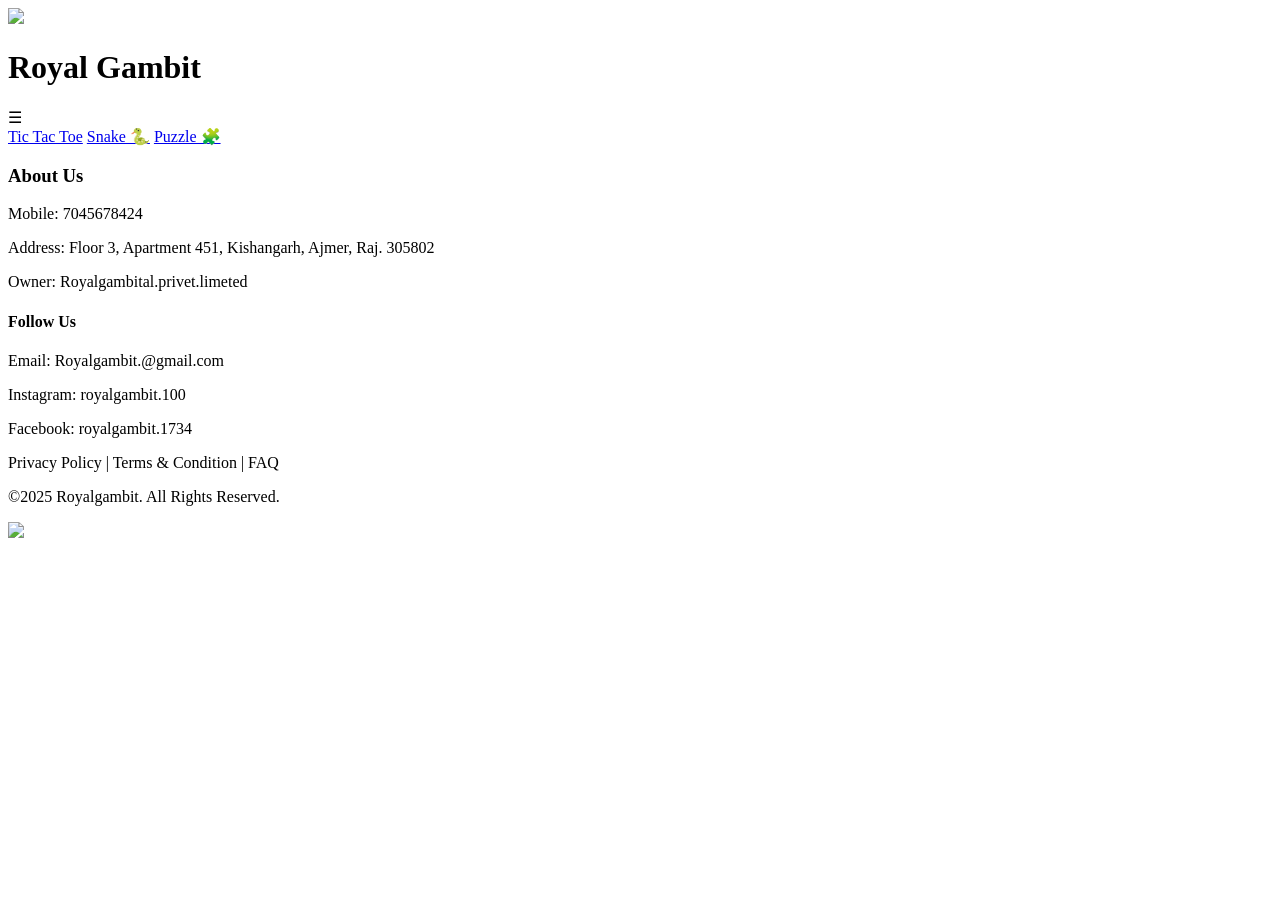
==== index.html @ 522229ea "index.html" ====
<!DOCTYPE html>
<html lang="en">
<head>
<meta charset="UTF-8">
<meta name="viewport" content="width=device-width, initial-scale=1.0">
<title>Royal Gambit</title>
<link rel="stylesheet" href="css/style.css">
</head>
<body>

<header>
  <div class="logo-container">
    <img src="assets/logo.png" class="logo" id="logo">
    <h1>Royal Gambit</h1>
  </div>

  <div class="menu">&#9776;</div>
</header>

<div class="games">
  <a href="tic.html" class="card">Tic Tac Toe</a>
  <a href="snake.html" class="card">Snake 🐍</a>
  <a href="puzzle.html" class="card">Puzzle 🧩</a>
</div>

<footer>
  <h3>About Us</h3>
  <p>Mobile: 7045678424</p>
  <p>Address: Floor 3, Apartment 451, Kishangarh, Ajmer, Raj. 305802</p>
  <p>Owner: Royalgambital.privet.limeted</p>

  <h4>Follow Us</h4>
  <p>Email: Royalgambit.@gmail.com</p>
  <p>Instagram: royalgambit.100</p>
  <p>Facebook: royalgambit.1734</p>

  <p class="policy">
    Privacy Policy | Terms & Condition | FAQ
  </p>
  <p>©2025 Royalgambit. All Rights Reserved.</p>
</footer>

<div class="popup" id="popup">
  <img src="assets/logo.png">
</div>

<script src="js/main.js"></script>
</body>
</html>
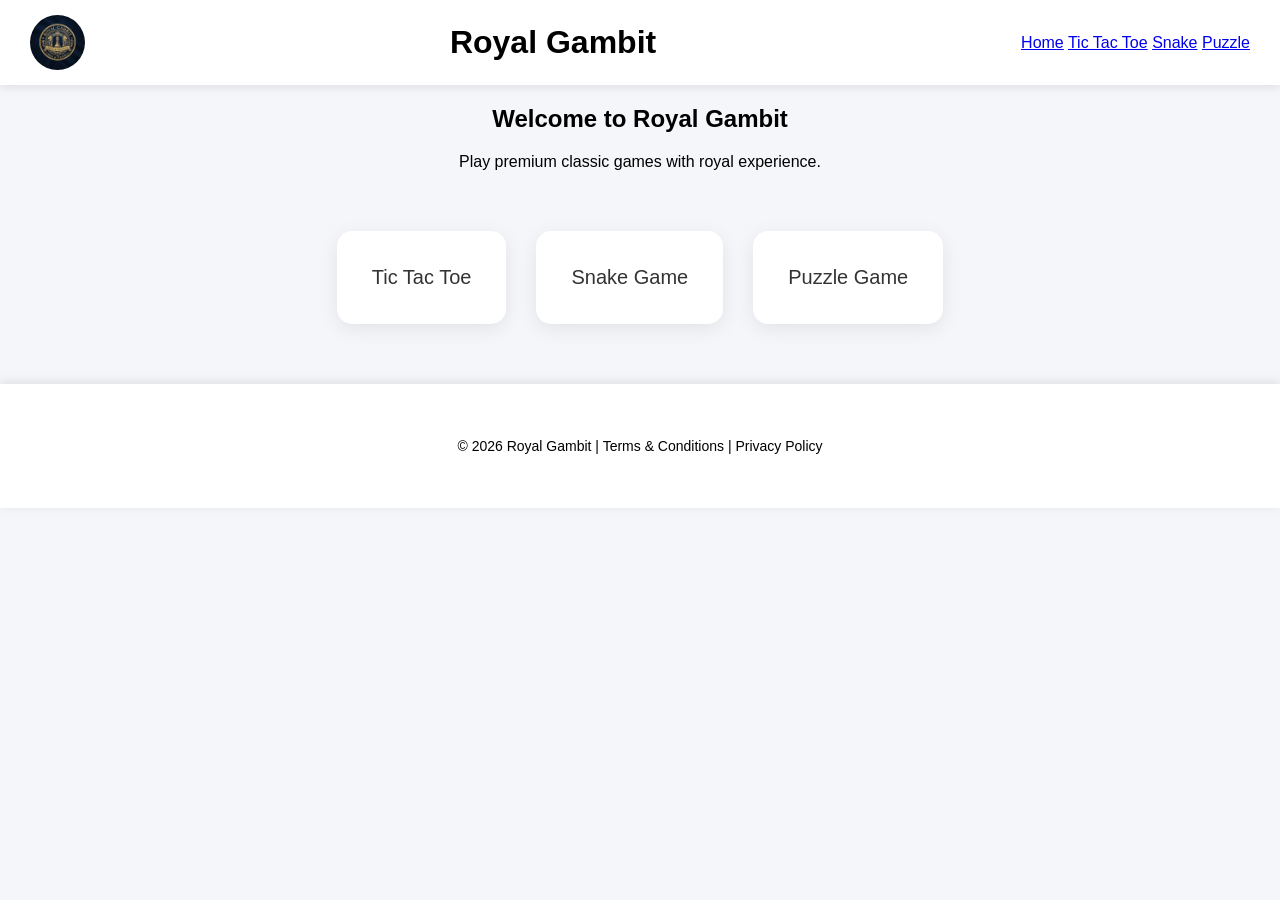
==== commit 1bf10b19: "index.html" ====
--- a/index.html
+++ b/index.html
@@ -1,47 +1,39 @@
 <!DOCTYPE html>
-<html lang="en">
+<html>
 <head>
-<meta charset="UTF-8">
-<meta name="viewport" content="width=device-width, initial-scale=1.0">
 <title>Royal Gambit</title>
 <link rel="stylesheet" href="css/style.css">
 </head>
 <body>
 
 <header>
-  <div class="logo-container">
-    <img src="assets/logo.png" class="logo" id="logo">
-    <h1>Royal Gambit</h1>
-  </div>
-
-  <div class="menu">&#9776;</div>
+<img src="assets/logo.png" class="logo" id="logo">
+<h1>Royal Gambit</h1>
+<nav>
+<a href="index.html">Home</a>
+<a href="tic.html">Tic Tac Toe</a>
+<a href="snake.html">Snake</a>
+<a href="puzzle.html">Puzzle</a>
+</nav>
 </header>
 
-<div class="games">
-  <a href="tic.html" class="card">Tic Tac Toe</a>
-  <a href="snake.html" class="card">Snake 🐍</a>
-  <a href="puzzle.html" class="card">Puzzle 🧩</a>
-</div>
+<section class="hero">
+<h2>Welcome to Royal Gambit</h2>
+<p>Play premium classic games with royal experience.</p>
+</section>
+
+<section class="games">
+<a href="tic.html" class="card">Tic Tac Toe</a>
+<a href="snake.html" class="card">Snake Game</a>
+<a href="puzzle.html" class="card">Puzzle Game</a>
+</section>
 
 <footer>
-  <h3>About Us</h3>
-  <p>Mobile: 7045678424</p>
-  <p>Address: Floor 3, Apartment 451, Kishangarh, Ajmer, Raj. 305802</p>
-  <p>Owner: Royalgambital.privet.limeted</p>
-
-  <h4>Follow Us</h4>
-  <p>Email: Royalgambit.@gmail.com</p>
-  <p>Instagram: royalgambit.100</p>
-  <p>Facebook: royalgambit.1734</p>
-
-  <p class="policy">
-    Privacy Policy | Terms & Condition | FAQ
-  </p>
-  <p>©2025 Royalgambit. All Rights Reserved.</p>
+<p>© 2026 Royal Gambit | Terms & Conditions | Privacy Policy</p>
 </footer>
 
 <div class="popup" id="popup">
-  <img src="assets/logo.png">
+<img src="assets/logo.png">
 </div>
 
 <script src="js/main.js"></script>
--- a/css/style.css
+++ b/css/style.css
@@ -0,0 +1,135 @@
+body{
+margin:0;
+font-family:'Segoe UI',sans-serif;
+background:#f4f6f9;
+text-align:center;
+}
+
+header{
+display:flex;
+justify-content:space-between;
+align-items:center;
+padding:15px 30px;
+background:white;
+box-shadow:0 2px 10px rgba(0,0,0,0.1);
+position:sticky;
+top:0;
+z-index:100;
+}
+
+.logo{
+width:55px;
+border-radius:50%;
+cursor:pointer;
+}
+
+.logo-container{
+display:flex;
+align-items:center;
+gap:15px;
+}
+
+h1{
+margin:0;
+font-weight:600;
+}
+
+.menu{
+font-size:28px;
+cursor:pointer;
+}
+
+.games{
+display:flex;
+justify-content:center;
+gap:30px;
+margin:60px 0;
+flex-wrap:wrap;
+}
+
+.card{
+padding:35px;
+background:white;
+text-decoration:none;
+color:#333;
+border-radius:15px;
+box-shadow:0 5px 20px rgba(0,0,0,0.08);
+font-size:20px;
+transition:0.3s;
+}
+
+.card:hover{
+transform:translateY(-10px);
+}
+
+footer{
+background:#fff;
+padding:40px;
+margin-top:60px;
+box-shadow:0 -2px 10px rgba(0,0,0,0.1);
+font-size:14px;
+}
+
+.popup{
+position:fixed;
+inset:0;
+display:none;
+justify-content:center;
+align-items:center;
+backdrop-filter:blur(12px);
+z-index:999;
+}
+
+.popup img{
+width:300px;
+}
+
+.game-header{
+display:flex;
+justify-content:space-around;
+background:white;
+padding:10px;
+box-shadow:0 2px 8px rgba(0,0,0,0.1);
+}
+
+canvas{
+background:white;
+margin-top:20px;
+border-radius:10px;
+box-shadow:0 4px 15px rgba(0,0,0,0.1);
+}
+
+.win-screen{
+position:fixed;
+inset:0;
+display:none;
+justify-content:center;
+align-items:center;
+flex-direction:column;
+font-size:50px;
+font-weight:bold;
+background:rgba(255,255,255,0.95);
+z-index:1000;
+color:#ff4081;
+}
+
+.confetti{
+position:fixed;
+width:8px;
+height:8px;
+top:-10px;
+animation:fall 3s linear forwards;
+}
+
+@keyframes fall{
+to{
+transform:translateY(100vh) rotate(720deg);
+}
+}
+
+@media(max-width:600px){
+.games{
+flex-direction:column;
+align-items:center;
+}
+}
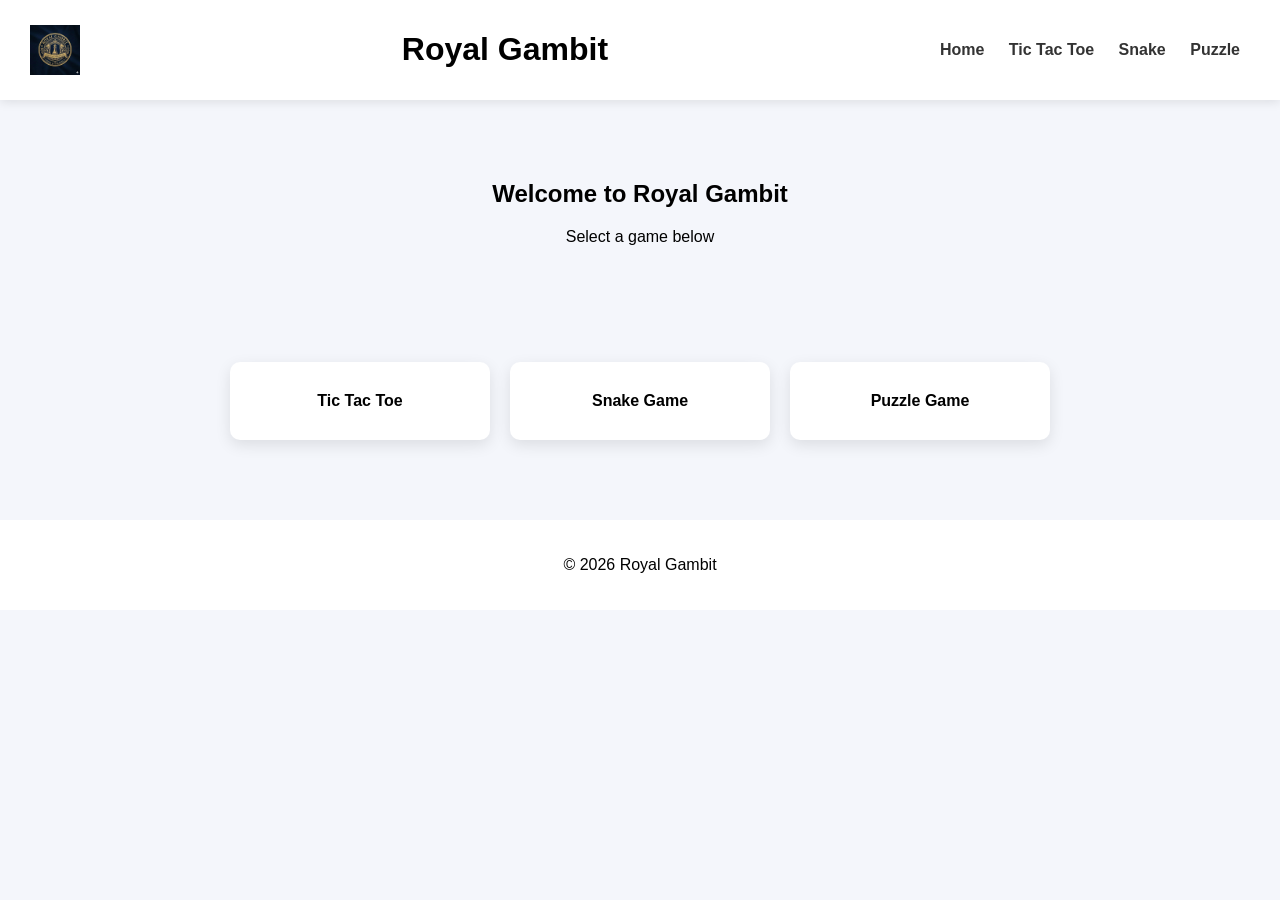
==== commit 30f5bc75: "index.html" ====
--- a/index.html
+++ b/index.html
@@ -19,7 +19,7 @@
 
 <section class="hero">
 <h2>Welcome to Royal Gambit</h2>
-<p>Play premium classic games with royal experience.</p>
+<p>Select a game below</p>
 </section>
 
 <section class="games">
@@ -29,12 +29,8 @@
 </section>
 
 <footer>
-<p>© 2026 Royal Gambit | Terms & Conditions | Privacy Policy</p>
+<p>© 2026 Royal Gambit</p>
 </footer>
-
-<div class="popup" id="popup">
-<img src="assets/logo.png">
-</div>
 
 <script src="js/main.js"></script>
 </body>
--- a/css/style.css
+++ b/css/style.css
@@ -1,7 +1,7 @@
 body{
 margin:0;
-font-family:'Segoe UI',sans-serif;
-background:#f4f6f9;
+font-family:Arial;
+background:#f4f6fb;
 text-align:center;
 }
 
@@ -9,127 +9,84 @@
 display:flex;
 justify-content:space-between;
 align-items:center;
-padding:15px 30px;
+padding:10px 30px;
 background:white;
 box-shadow:0 2px 10px rgba(0,0,0,0.1);
-position:sticky;
-top:0;
-z-index:100;
 }
 
-.logo{
-width:55px;
-border-radius:50%;
-cursor:pointer;
+.logo{height:50px;cursor:pointer;}
+
+nav a{
+margin:0 10px;
+text-decoration:none;
+color:#333;
+font-weight:bold;
 }
 
-.logo-container{
-display:flex;
-align-items:center;
-gap:15px;
-}
-
-h1{
-margin:0;
-font-weight:600;
-}
-
-.menu{
-font-size:28px;
-cursor:pointer;
+.hero{
+padding:60px 20px;
 }
 
 .games{
 display:flex;
 justify-content:center;
-gap:30px;
-margin:60px 0;
+gap:20px;
+padding:40px;
 flex-wrap:wrap;
 }
 
 .card{
-padding:35px;
 background:white;
+padding:30px;
+width:200px;
+border-radius:10px;
+box-shadow:0 5px 15px rgba(0,0,0,0.1);
 text-decoration:none;
-color:#333;
-border-radius:15px;
-box-shadow:0 5px 20px rgba(0,0,0,0.08);
-font-size:20px;
-transition:0.3s;
+color:black;
+font-weight:bold;
 }
 
 .card:hover{
-transform:translateY(-10px);
+transform:scale(1.05);
 }
 
 footer{
-background:#fff;
-padding:40px;
-margin-top:60px;
-box-shadow:0 -2px 10px rgba(0,0,0,0.1);
-font-size:14px;
+background:white;
+padding:20px;
+margin-top:40px;
 }
 
 .popup{
+display:none;
 position:fixed;
-inset:0;
-display:none;
+top:0;
+left:0;
+width:100%;
+height:100%;
+background:rgba(0,0,0,0.6);
 justify-content:center;
 align-items:center;
-backdrop-filter:blur(12px);
-z-index:999;
 }
 
 .popup img{
 width:300px;
+background:white;
+padding:20px;
+border-radius:10px;
 }
 
 .game-header{
 display:flex;
-justify-content:space-around;
-background:white;
-padding:10px;
-box-shadow:0 2px 8px rgba(0,0,0,0.1);
+justify-content:center;
+gap:20px;
+margin-top:20px;
 }
 
-canvas{
-background:white;
-margin-top:20px;
-border-radius:10px;
-box-shadow:0 4px 15px rgba(0,0,0,0.1);
+button{
+padding:8px 15px;
+border:none;
+background:#4c6ef5;
+color:white;
+border-radius:5px;
+cursor:pointer;
 }
-
-.win-screen{
-position:fixed;
-inset:0;
-display:none;
-justify-content:center;
-align-items:center;
-flex-direction:column;
-font-size:50px;
-font-weight:bold;
-background:rgba(255,255,255,0.95);
-z-index:1000;
-color:#ff4081;
-}
-
-.confetti{
-position:fixed;
-width:8px;
-height:8px;
-top:-10px;
-animation:fall 3s linear forwards;
-}
-
-@keyframes fall{
-to{
-transform:translateY(100vh) rotate(720deg);
-}
-}
-
-@media(max-width:600px){
-.games{
-flex-direction:column;
-align-items:center;
-}
-}
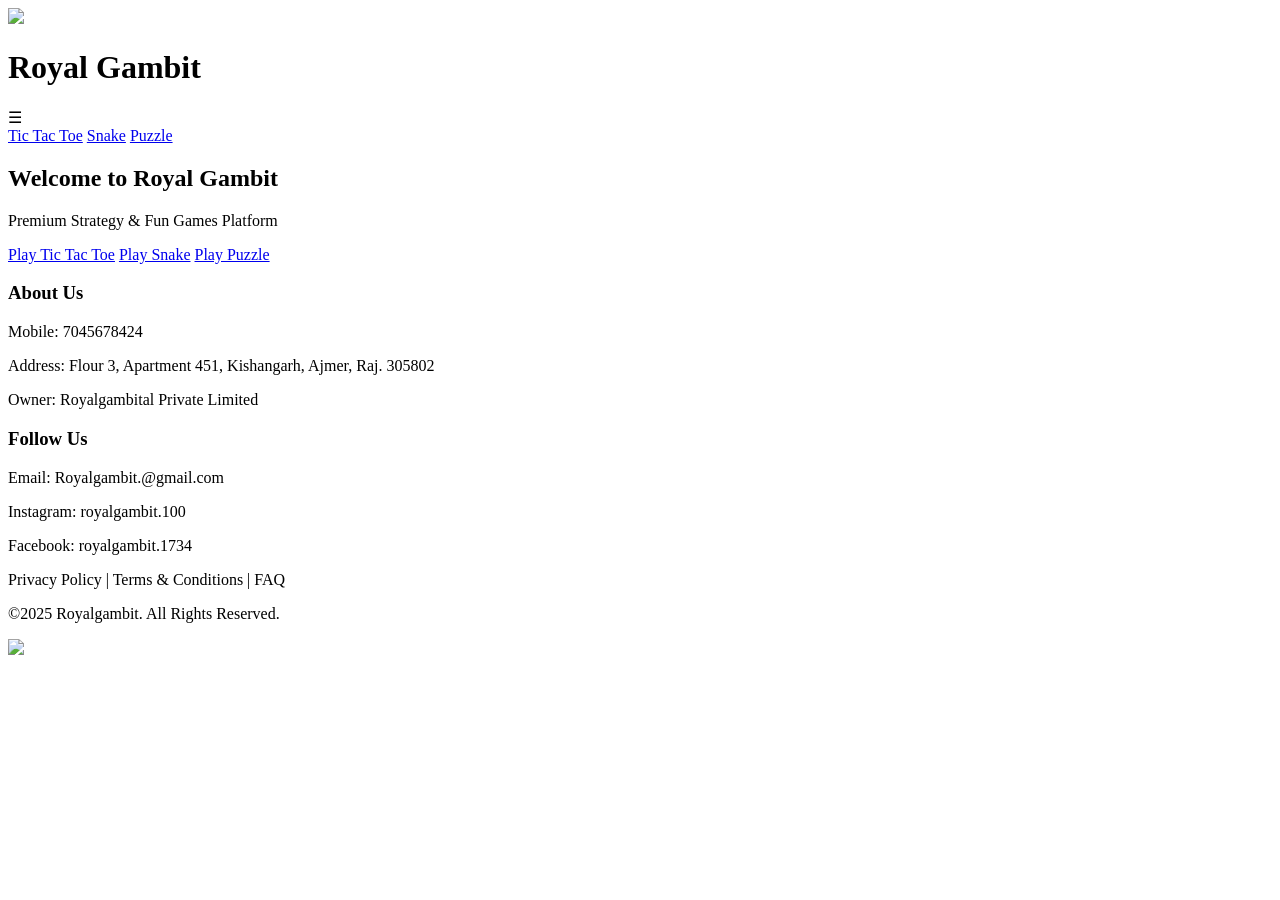
==== commit 1988de22: "index.html" ====
--- a/index.html
+++ b/index.html
@@ -1,37 +1,62 @@
 <!DOCTYPE html>
-<html>
+<html lang="en">
 <head>
+<meta charset="UTF-8">
+<meta name="viewport" content="width=device-width, initial-scale=1.0">
 <title>Royal Gambit</title>
-<link rel="stylesheet" href="css/style.css">
+<link rel="stylesheet" href="style.css">
 </head>
 <body>
 
 <header>
-<img src="assets/logo.png" class="logo" id="logo">
-<h1>Royal Gambit</h1>
-<nav>
-<a href="index.html">Home</a>
-<a href="tic.html">Tic Tac Toe</a>
-<a href="snake.html">Snake</a>
-<a href="puzzle.html">Puzzle</a>
-</nav>
+    <div class="logo-section">
+        <img src="logo.png" id="logo">
+        <h1>Royal Gambit</h1>
+    </div>
+
+    <div class="menu-toggle" onclick="toggleMenu()">☰</div>
 </header>
 
-<section class="hero">
-<h2>Welcome to Royal Gambit</h2>
-<p>Select a game below</p>
-</section>
+<nav id="mobileMenu">
+    <a href="tictactoe.html">Tic Tac Toe</a>
+    <a href="snake.html">Snake</a>
+    <a href="puzzle.html">Puzzle</a>
+</nav>
 
-<section class="games">
-<a href="tic.html" class="card">Tic Tac Toe</a>
-<a href="snake.html" class="card">Snake Game</a>
-<a href="puzzle.html" class="card">Puzzle Game</a>
+<section class="home">
+    <h2>Welcome to Royal Gambit</h2>
+    <p>Premium Strategy & Fun Games Platform</p>
+
+    <div class="game-buttons">
+        <a href="tictactoe.html" class="btn">Play Tic Tac Toe</a>
+        <a href="snake.html" class="btn">Play Snake</a>
+        <a href="puzzle.html" class="btn">Play Puzzle</a>
+    </div>
 </section>
 
 <footer>
-<p>© 2026 Royal Gambit</p>
+<div class="footer-content">
+<h3>About Us</h3>
+<p>Mobile: 7045678424</p>
+<p>Address: Flour 3, Apartment 451, Kishangarh, Ajmer, Raj. 305802</p>
+<p>Owner: Royalgambital Private Limited</p>
+
+<h3>Follow Us</h3>
+<p>Email: Royalgambit.@gmail.com</p>
+<p>Instagram: royalgambit.100</p>
+<p>Facebook: royalgambit.1734</p>
+
+<div class="footer-bottom">
+<p>Privacy Policy | Terms & Conditions | FAQ</p>
+<p>©2025 Royalgambit. All Rights Reserved.</p>
+</div>
+</div>
 </footer>
 
-<script src="js/main.js"></script>
+<div id="logoPreview" onclick="closeLogo()">
+    <img src="logo.png">
+</div>
+
+<script src="script.js"></script>
 </body>
 </html>
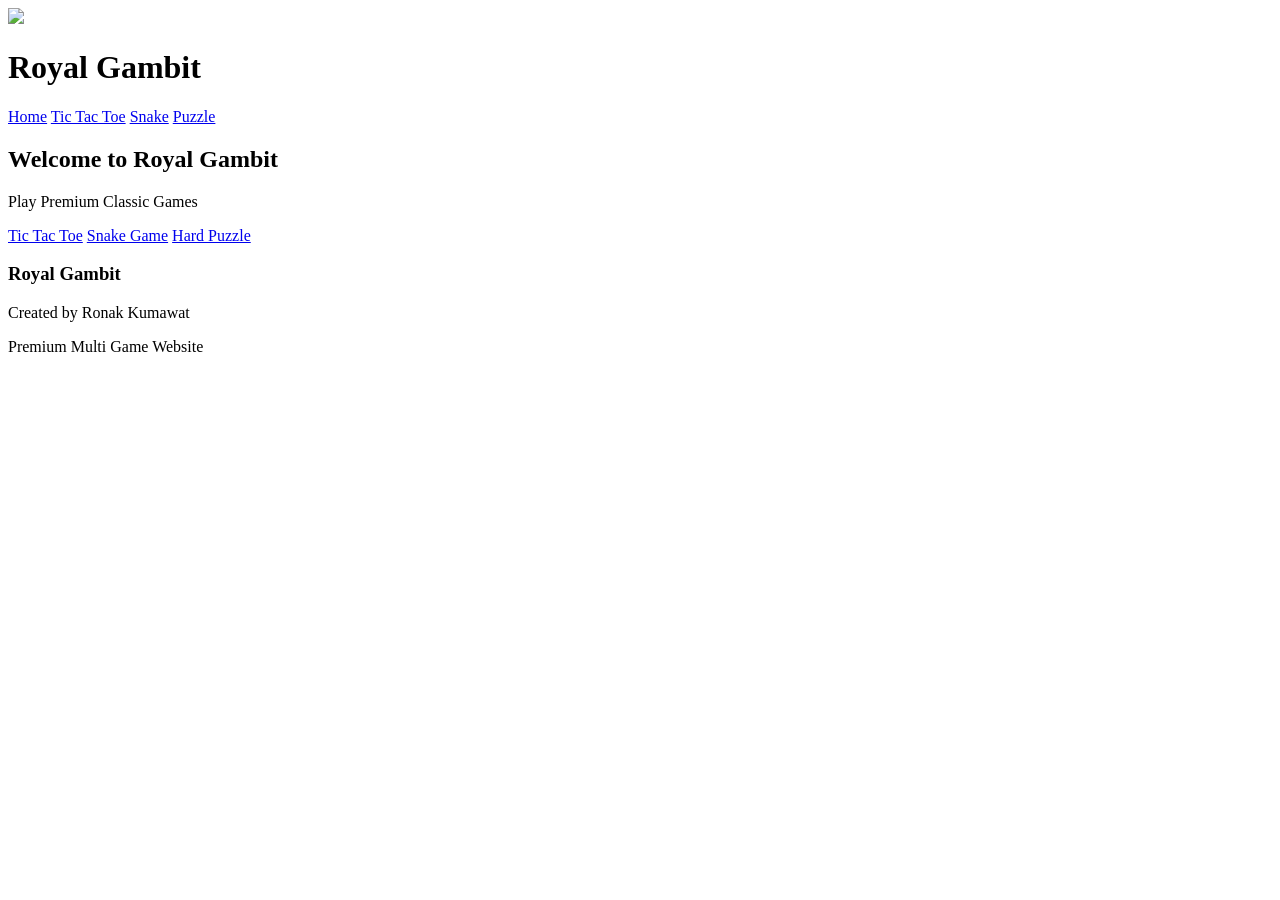
==== commit 8eff21d7: "index.html" ====
--- a/index.html
+++ b/index.html
@@ -1,5 +1,5 @@
 <!DOCTYPE html>
-<html lang="en">
+<html>
 <head>
 <meta charset="UTF-8">
 <meta name="viewport" content="width=device-width, initial-scale=1.0">
@@ -9,54 +9,37 @@
 <body>
 
 <header>
-    <div class="logo-section">
-        <img src="logo.png" id="logo">
-        <h1>Royal Gambit</h1>
-    </div>
+<div class="logo-box">
+<img src="logo.png" class="logo">
+<h1>Royal Gambit</h1>
+</div>
 
-    <div class="menu-toggle" onclick="toggleMenu()">☰</div>
+<nav>
+<a href="index.html">Home</a>
+<a href="tictactoe.html">Tic Tac Toe</a>
+<a href="snake.html">Snake</a>
+<a href="puzzle.html">Puzzle</a>
+</nav>
 </header>
 
-<nav id="mobileMenu">
-    <a href="tictactoe.html">Tic Tac Toe</a>
-    <a href="snake.html">Snake</a>
-    <a href="puzzle.html">Puzzle</a>
-</nav>
+<section class="hero">
+<h2>Welcome to Royal Gambit</h2>
+<p>Play Premium Classic Games</p>
 
-<section class="home">
-    <h2>Welcome to Royal Gambit</h2>
-    <p>Premium Strategy & Fun Games Platform</p>
-
-    <div class="game-buttons">
-        <a href="tictactoe.html" class="btn">Play Tic Tac Toe</a>
-        <a href="snake.html" class="btn">Play Snake</a>
-        <a href="puzzle.html" class="btn">Play Puzzle</a>
-    </div>
+<div class="game-links">
+<a href="tictactoe.html" class="card">Tic Tac Toe</a>
+<a href="snake.html" class="card">Snake Game</a>
+<a href="puzzle.html" class="card">Hard Puzzle</a>
+</div>
 </section>
 
 <footer>
 <div class="footer-content">
-<h3>About Us</h3>
-<p>Mobile: 7045678424</p>
-<p>Address: Flour 3, Apartment 451, Kishangarh, Ajmer, Raj. 305802</p>
-<p>Owner: Royalgambital Private Limited</p>
-
-<h3>Follow Us</h3>
-<p>Email: Royalgambit.@gmail.com</p>
-<p>Instagram: royalgambit.100</p>
-<p>Facebook: royalgambit.1734</p>
-
-<div class="footer-bottom">
-<p>Privacy Policy | Terms & Conditions | FAQ</p>
-<p>©2025 Royalgambit. All Rights Reserved.</p>
-</div>
+<h3>Royal Gambit</h3>
+<p>Created by Ronak Kumawat</p>
+<p>Premium Multi Game Website</p>
 </div>
 </footer>
 
-<div id="logoPreview" onclick="closeLogo()">
-    <img src="logo.png">
-</div>
-
-<script src="script.js"></script>
 </body>
 </html>
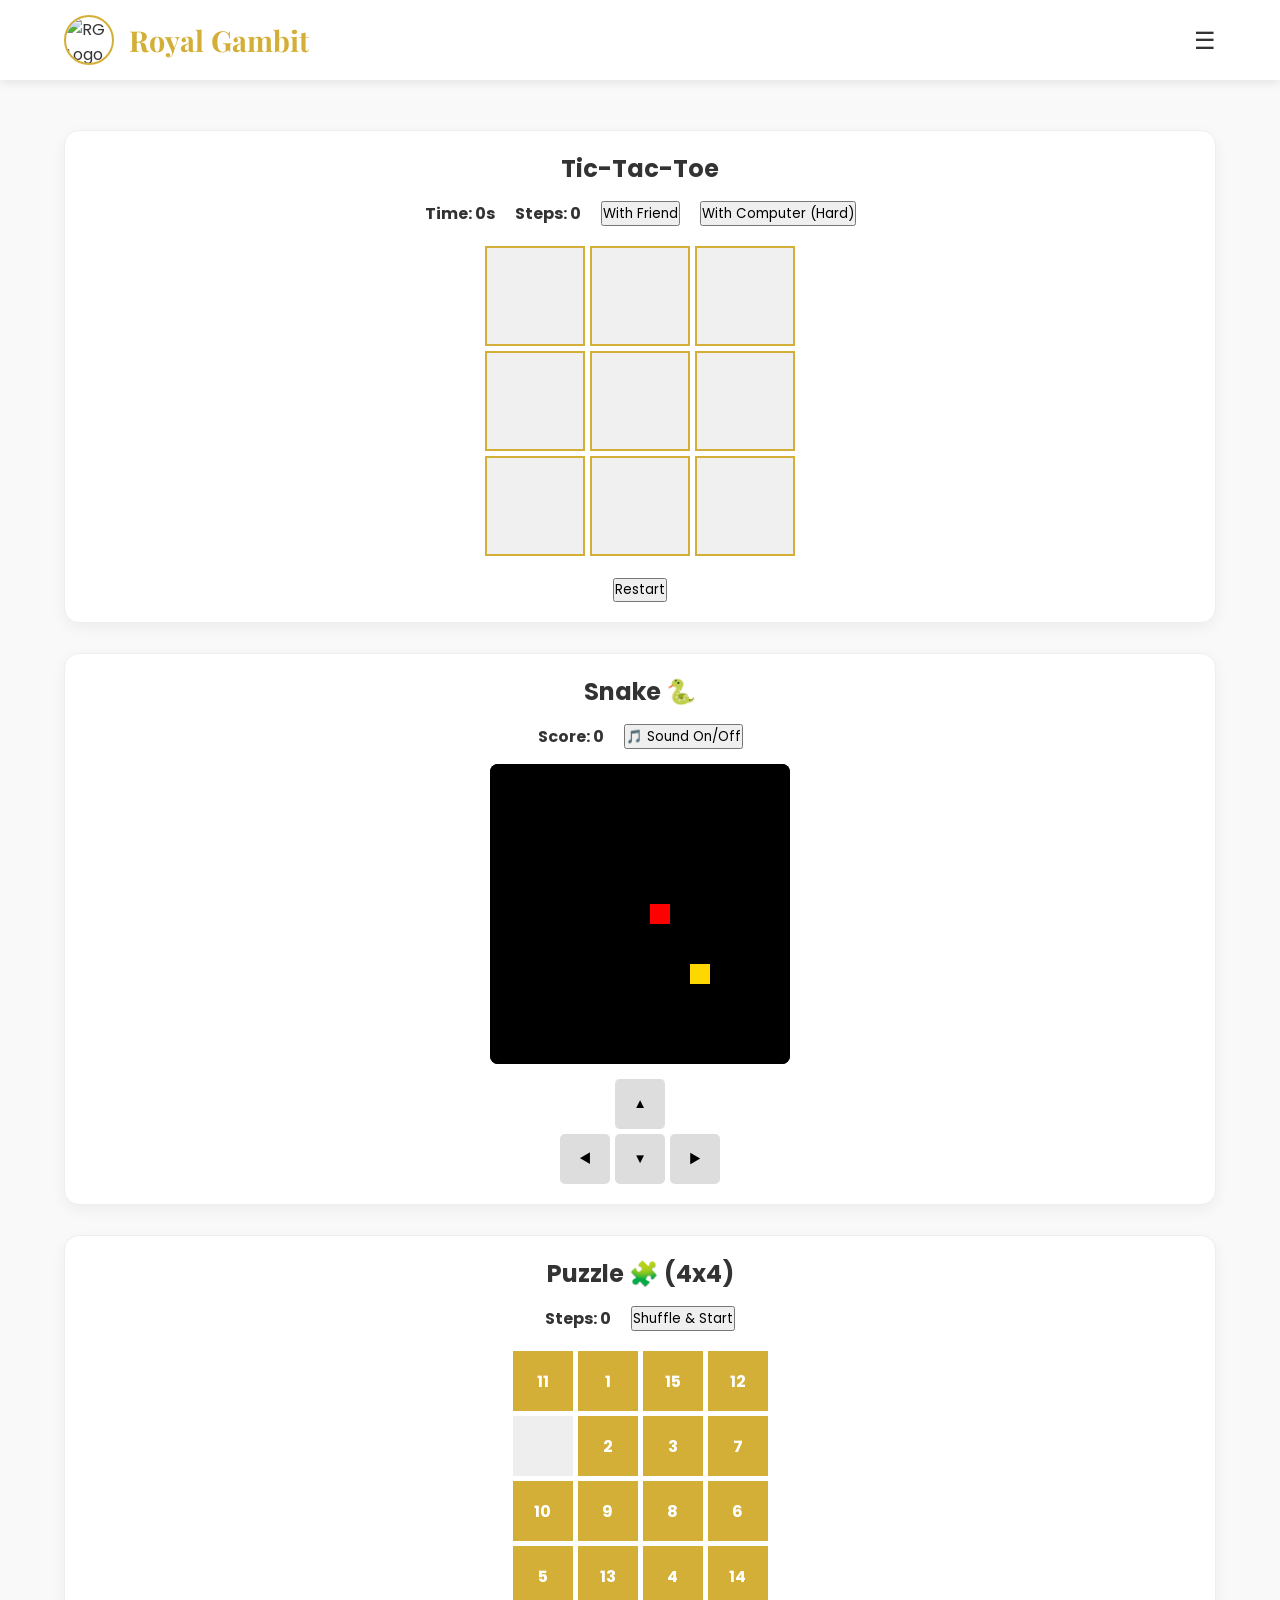
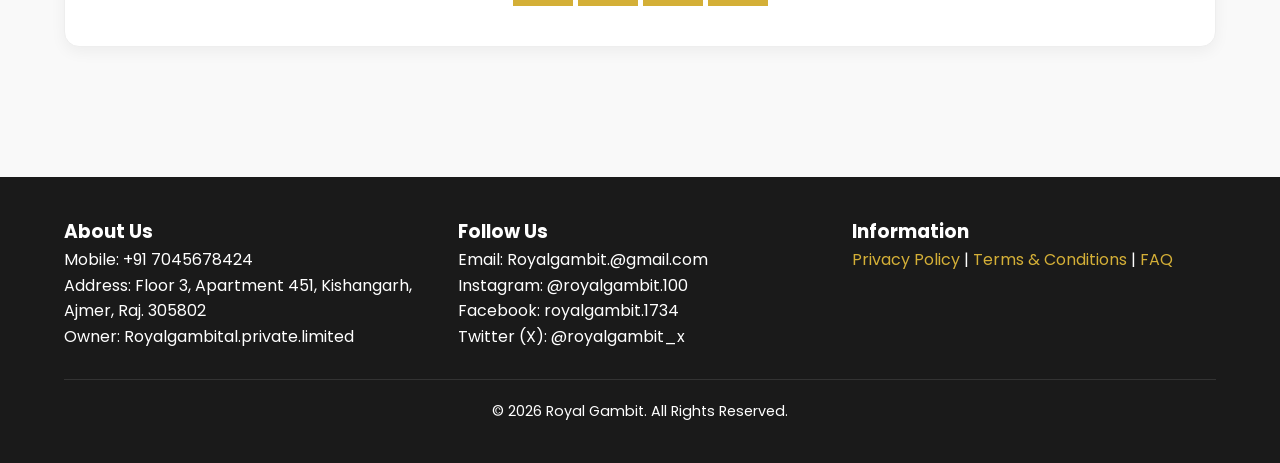
==== commit 542d9d5f: "index.html" ====
--- a/index.html
+++ b/index.html
@@ -1,45 +1,392 @@
 <!DOCTYPE html>
-<html>
+<html lang="hi">
 <head>
-<meta charset="UTF-8">
-<meta name="viewport" content="width=device-width, initial-scale=1.0">
-<title>Royal Gambit</title>
-<link rel="stylesheet" href="style.css">
+    <meta charset="UTF-8">
+    <meta name="viewport" content="width=device-width, initial-scale=1.0">
+    <title>Royal Gambit | Professional Gaming</title>
+    <link href="https://fonts.googleapis.com/css2?family=Playfair+Display:wght@700&family=Poppins:wght@300;400;600&display=swap" rel="stylesheet">
+    <script src="https://cdn.jsdelivr.net/npm/canvas-confetti@1.6.0/dist/confetti.browser.min.js"></script>
+    
+    <style>
+        :root {
+            --primary-gold: #D4AF37;
+            --dark-gray: #333;
+            --light-bg: #f9f9f9;
+            --white: #ffffff;
+        }
+
+        * { margin: 0; padding: 0; box-sizing: border-box; font-family: 'Poppins', sans-serif; }
+
+        body { background-color: var(--light-bg); color: var(--dark-gray); overflow-x: hidden; }
+
+        /* --- Header Section --- */
+        header {
+            display: flex;
+            justify-content: space-between;
+            align-items: center;
+            padding: 15px 5%;
+            background: var(--white);
+            box-shadow: 0 2px 10px rgba(0,0,0,0.1);
+            position: sticky; top: 0; z-index: 1000;
+        }
+
+        .logo-container { display: flex; align-items: center; gap: 15px; }
+        
+        #main-logo {
+            width: 50px; height: 50px; border-radius: 50%; 
+            cursor: pointer; border: 2px solid var(--primary-gold);
+            transition: transform 0.3s;
+        }
+
+        .site-title {
+            font-family: 'Playfair Display', serif;
+            font-size: 1.8rem; color: var(--primary-gold); font-weight: bold;
+        }
+
+        .menu-icon { font-size: 24px; cursor: pointer; }
+
+        /* --- Logo Modal & Blur --- */
+        #logo-modal {
+            display: none; position: fixed; top: 0; left: 0; width: 100%; height: 100%;
+            background: rgba(255, 255, 255, 0.1); backdrop-filter: blur(10px);
+            z-index: 2000; justify-content: center; align-items: center;
+        }
+        #big-logo { width: 300px; height: 300px; border-radius: 50%; box-shadow: 0 0 30px rgba(0,0,0,0.2); }
+
+        /* --- Games Section --- */
+        .games-container { padding: 50px 5%; text-align: center; }
+        .game-card {
+            background: white; border-radius: 15px; padding: 20px; margin-bottom: 30px;
+            box-shadow: 0 5px 15px rgba(0,0,0,0.05); border: 1px solid #eee;
+        }
+        .game-controls { margin: 15px 0; display: flex; justify-content: center; gap: 20px; font-weight: bold; }
+        
+        /* Tic-Tac-Toe Grid */
+        .ttt-grid {
+            display: grid; grid-template-columns: repeat(3, 100px); gap: 5px; justify-content: center; margin: 20px auto;
+        }
+        .cell {
+            width: 100px; height: 100px; background: #f0f0f0; border: 2px solid var(--primary-gold);
+            display: flex; justify-content: center; align-items: center; font-size: 2rem; cursor: pointer;
+        }
+
+        /* Snake Canvas */
+        canvas { background: #000; display: block; margin: 0 auto; border-radius: 8px; }
+        .d-pad { display: grid; grid-template-columns: repeat(3, 50px); gap: 5px; justify-content: center; margin-top: 15px; }
+        .d-btn { width: 50px; height: 50px; background: #ddd; border: none; border-radius: 5px; font-weight: bold; }
+
+        /* Puzzle Grid */
+        .puzzle-grid {
+            display: grid; grid-template-columns: repeat(4, 60px); gap: 5px; justify-content: center; margin: 20px auto;
+        }
+        .p-cell { width: 60px; height: 60px; background: var(--primary-gold); color: white; display: flex; 
+                  justify-content: center; align-items: center; cursor: pointer; font-weight: bold; }
+
+        /* --- Footer Section --- */
+        footer {
+            background: #1a1a1a; color: white; padding: 40px 5%; margin-top: 50px; line-height: 1.6;
+        }
+        .footer-grid { display: grid; grid-template-columns: repeat(auto-fit, minmax(250px, 1fr)); gap: 30px; }
+        .footer-bottom { border-top: 1px solid #333; margin-top: 30px; padding-top: 20px; text-align: center; font-size: 0.9rem; }
+        a { color: var(--primary-gold); text-decoration: none; }
+
+        /* Win/Loss Message */
+        #game-result {
+            position: fixed; top: 50%; left: 50%; transform: translate(-50%, -50%);
+            font-size: 4rem; font-weight: bold; z-index: 3000; display: none; text-shadow: 2px 2px 10px rgba(0,0,0,0.3);
+        }
+
+    </style>
 </head>
 <body>
 
-<header>
-<div class="logo-box">
-<img src="logo.png" class="logo">
-<h1>Royal Gambit</h1>
-</div>
-
-<nav>
-<a href="index.html">Home</a>
-<a href="tictactoe.html">Tic Tac Toe</a>
-<a href="snake.html">Snake</a>
-<a href="puzzle.html">Puzzle</a>
-</nav>
-</header>
-
-<section class="hero">
-<h2>Welcome to Royal Gambit</h2>
-<p>Play Premium Classic Games</p>
-
-<div class="game-links">
-<a href="tictactoe.html" class="card">Tic Tac Toe</a>
-<a href="snake.html" class="card">Snake Game</a>
-<a href="puzzle.html" class="card">Hard Puzzle</a>
-</div>
-</section>
-
-<footer>
-<div class="footer-content">
-<h3>Royal Gambit</h3>
-<p>Created by Ronak Kumawat</p>
-<p>Premium Multi Game Website</p>
-</div>
-</footer>
-
+    <header>
+        <div class="logo-container">
+            <img src="logo.png" id="main-logo" alt="RG Logo" onclick="toggleLogo(true)">
+            <span class="site-title">Royal Gambit</span>
+        </div>
+        <div class="menu-icon">☰</div>
+    </header>
+
+    <div id="logo-modal" onclick="toggleLogo(false)">
+        <img src="logo.png" id="big-logo">
+    </div>
+
+    <div id="game-result"></div>
+
+    <main class="games-container">
+        
+        <section class="game-card">
+            <h2>Tic-Tac-Toe</h2>
+            <div class="game-controls">
+                <span>Time: <span id="ttt-timer">0</span>s</span>
+                <span>Steps: <span id="ttt-steps">0</span></span>
+                <button onclick="setMode('friend')">With Friend</button>
+                <button onclick="setMode('ai')">With Computer (Hard)</button>
+            </div>
+            <div class="ttt-grid" id="ttt-board"></div>
+            <button onclick="resetTTT()">Restart</button>
+        </section>
+
+        <section class="game-card">
+            <h2>Snake 🐍</h2>
+            <div class="game-controls">
+                <span>Score: <span id="snake-score">0</span></span>
+                <button onclick="toggleMusic()">🎵 Sound On/Off</button>
+            </div>
+            <canvas id="snakeGame" width="300" height="300"></canvas>
+            <div class="d-pad">
+                <div></div><button class="d-btn" onclick="moveSnake('UP')">▲</button><div></div>
+                <button class="d-btn" onclick="moveSnake('LEFT')">◀</button>
+                <button class="d-btn" onclick="moveSnake('DOWN')">▼</button>
+                <button class="d-btn" onclick="moveSnake('RIGHT')">▶</button>
+            </div>
+        </section>
+
+        <section class="game-card">
+            <h2>Puzzle 🧩 (4x4)</h2>
+            <div class="game-controls">
+                <span>Steps: <span id="puzzle-steps">0</span></span>
+                <button onclick="initPuzzle()">Shuffle & Start</button>
+            </div>
+            <div class="puzzle-grid" id="puzzle-board"></div>
+        </section>
+
+    </main>
+
+    <footer>
+        <div class="footer-grid">
+            <div>
+                <h3>About Us</h3>
+                <p>Mobile: +91 7045678424</p>
+                <p>Address: Floor 3, Apartment 451, Kishangarh, Ajmer, Raj. 305802</p>
+                <p>Owner: Royalgambital.private.limited</p>
+            </div>
+            <div>
+                <h3>Follow Us</h3>
+                <p>Email: Royalgambit.@gmail.com</p>
+                <p>Instagram: @royalgambit.100</p>
+                <p>Facebook: royalgambit.1734</p>
+                <p>Twitter (X): @royalgambit_x</p>
+            </div>
+            <div>
+                <h3>Information</h3>
+                <p><a href="#">Privacy Policy</a> | <a href="#">Terms & Conditions</a> | <a href="#">FAQ</a></p>
+            </div>
+        </div>
+        <div class="footer-bottom">
+            &copy; 2026 Royal Gambit. All Rights Reserved.
+        </div>
+    </footer>
+
+    <audio id="bgMusic" loop>
+        <source src="https://www.soundhelix.com/examples/mp3/SoundHelix-Song-1.mp3" type="audio/mpeg">
+    </audio>
+
+    <script>
+        // --- Global Helpers ---
+        let musicOn = false;
+        const bgMusic = document.getElementById('bgMusic');
+
+        function toggleMusic() {
+            if(!musicOn) { bgMusic.play(); musicOn = true; } 
+            else { bgMusic.pause(); musicOn = false; }
+        }
+
+        function toggleLogo(show) {
+            document.getElementById('logo-modal').style.display = show ? 'flex' : 'none';
+        }
+
+        function showResult(text, color) {
+            const res = document.getElementById('game-result');
+            res.innerText = text;
+            res.style.color = color;
+            res.style.display = 'block';
+            if(text.includes("WIN")) {
+                confetti({ particleCount: 150, spread: 70, origin: { y: 0.6 } });
+            }
+            setTimeout(() => { res.style.display = 'none'; }, 3000);
+        }
+
+        // --- Tic-Tac-Toe Logic (Minimax AI) ---
+        let board = ["","","","","","","","",""];
+        let currentPlayer = "X";
+        let mode = 'ai';
+        let tttSteps = 0;
+
+        function setMode(m) { mode = m; resetTTT(); }
+
+        function createTTTBoard() {
+            const container = document.getElementById('ttt-board');
+            container.innerHTML = '';
+            board.forEach((cell, i) => {
+                const div = document.createElement('div');
+                div.classList.add('cell');
+                div.innerText = cell;
+                div.onclick = () => handleMove(i);
+                container.appendChild(div);
+            });
+        }
+
+        function handleMove(i) {
+            if(board[i] !== "" || checkWin(board)) return;
+            board[i] = "X";
+            tttSteps++;
+            document.getElementById('ttt-steps').innerText = tttSteps;
+            createTTTBoard();
+            if(checkWin(board)) return showResult("YOU WIN! 🎉", "#D4AF37");
+            if(!board.includes("")) return showResult("DRAW!", "#333");
+
+            if(mode === 'ai') {
+                setTimeout(aiMove, 500);
+            } else {
+                currentPlayer = "O";
+            }
+        }
+
+        function aiMove() {
+            let bestScore = -Infinity;
+            let move;
+            for(let i=0; i<9; i++) {
+                if(board[i] === "") {
+                    board[i] = "O";
+                    let score = minimax(board, 0, false);
+                    board[i] = "";
+                    if(score > bestScore) { bestScore = score; move = i; }
+                }
+            }
+            board[move] = "O";
+            createTTTBoard();
+            if(checkWin(board)) showResult("AI WINS!", "red");
+        }
+
+        function minimax(currBoard, depth, isMaximizing) {
+            if(checkWin(currBoard) === "O") return 10;
+            if(checkWin(currBoard) === "X") return -10;
+            if(!currBoard.includes("")) return 0;
+
+            if(isMaximizing) {
+                let best = -Infinity;
+                for(let i=0; i<9; i++) {
+                    if(currBoard[i] === "") {
+                        currBoard[i] = "O";
+                        best = Math.max(best, minimax(currBoard, depth+1, false));
+                        currBoard[i] = "";
+                    }
+                }
+                return best;
+            } else {
+                let best = Infinity;
+                for(let i=0; i<9; i++) {
+                    if(currBoard[i] === "") {
+                        currBoard[i] = "X";
+                        best = Math.min(best, minimax(currBoard, depth+1, true));
+                        currBoard[i] = "";
+                    }
+                }
+                return best;
+            }
+        }
+
+        function checkWin(b) {
+            const wins = [[0,1,2],[3,4,5],[6,7,8],[0,3,6],[1,4,7],[2,5,8],[0,4,8],[2,4,6]];
+            for(let s of wins) {
+                if(b[s[0]] && b[s[0]] === b[s[1]] && b[s[0]] === b[s[2]]) return b[s[0]];
+            }
+            return null;
+        }
+
+        function resetTTT() {
+            board = ["","","","","","","","",""];
+            tttSteps = 0;
+            document.getElementById('ttt-steps').innerText = 0;
+            createTTTBoard();
+        }
+
+        // --- Snake Game Logic ---
+        const canvas = document.getElementById("snakeGame");
+        const ctx = canvas.getContext("2d");
+        let box = 20;
+        let snake = [{x: 10 * box, y: 10 * box}];
+        let food = { x: Math.floor(Math.random()*15)*box, y: Math.floor(Math.random()*15)*box };
+        let d;
+
+        function moveSnake(dir) { d = dir; if(!musicOn) toggleMusic(); }
+
+        function drawSnake() {
+            ctx.fillStyle = "black"; ctx.fillRect(0,0,300,300);
+            for(let i=0; i<snake.length; i++) {
+                ctx.fillStyle = (i==0) ? "gold" : "white";
+                ctx.fillRect(snake[i].x, snake[i].y, box, box);
+            }
+            ctx.fillStyle = "red"; ctx.fillRect(food.x, food.y, box, box);
+
+            let snakeX = snake[0].x; let snakeY = snake[0].y;
+            if(d == "LEFT") snakeX -= box;
+            if(d == "UP") snakeY -= box;
+            if(d == "RIGHT") snakeX += box;
+            if(d == "DOWN") snakeY += box;
+
+            if(snakeX == food.x && snakeY == food.y) {
+                food = { x: Math.floor(Math.random()*14+1)*box, y: Math.floor(Math.random()*14+1)*box };
+                document.getElementById('snake-score').innerText = snake.length;
+            } else {
+                snake.pop();
+            }
+
+            let newHead = {x: snakeX, y: snakeY};
+            if(snakeX < 0 || snakeY < 0 || snakeX >= 300 || snakeY >= 300 || collision(newHead, snake)) {
+                clearInterval(gameInterval);
+                showResult("GAME OVER", "red");
+            }
+            snake.unshift(newHead);
+        }
+
+        function collision(head, array) {
+            for(let i=0; i<array.length; i++) if(head.x == array[i].x && head.y == array[i].y) return true;
+            return false;
+        }
+        let gameInterval = setInterval(drawSnake, 150);
+
+        // --- Puzzle Logic ---
+        let puzzleSteps = 0;
+        let puzzleArr = [...Array(15).keys()].map(x => x+1).concat([null]);
+
+        function initPuzzle() {
+            puzzleArr.sort(() => Math.random() - 0.5);
+            renderPuzzle();
+            puzzleSteps = 0;
+            document.getElementById('puzzle-steps').innerText = 0;
+        }
+
+        function renderPuzzle() {
+            const board = document.getElementById('puzzle-board');
+            board.innerHTML = '';
+            puzzleArr.forEach((val, i) => {
+                const div = document.createElement('div');
+                div.className = 'p-cell';
+                if(!val) div.style.background = "#eee";
+                div.innerText = val || "";
+                div.onclick = () => swapPuzzle(i);
+                board.appendChild(div);
+            });
+        }
+
+        function swapPuzzle(i) {
+            const emptyIdx = puzzleArr.indexOf(null);
+            const validMoves = [i-1, i+1, i-4, i+4];
+            if(validMoves.includes(emptyIdx)) {
+                [puzzleArr[i], puzzleArr[emptyIdx]] = [puzzleArr[emptyIdx], puzzleArr[i]];
+                puzzleSteps++;
+                document.getElementById('puzzle-steps').innerText = puzzleSteps;
+                renderPuzzle();
+                if(puzzleArr.every((v, idx) => v === null || v === idx + 1)) showResult("PUZZLE SOLVED!", "#D4AF37");
+            }
+        }
+
+        // Initialize
+        createTTTBoard();
+        initPuzzle();
+    </script>
 </body>
 </html>
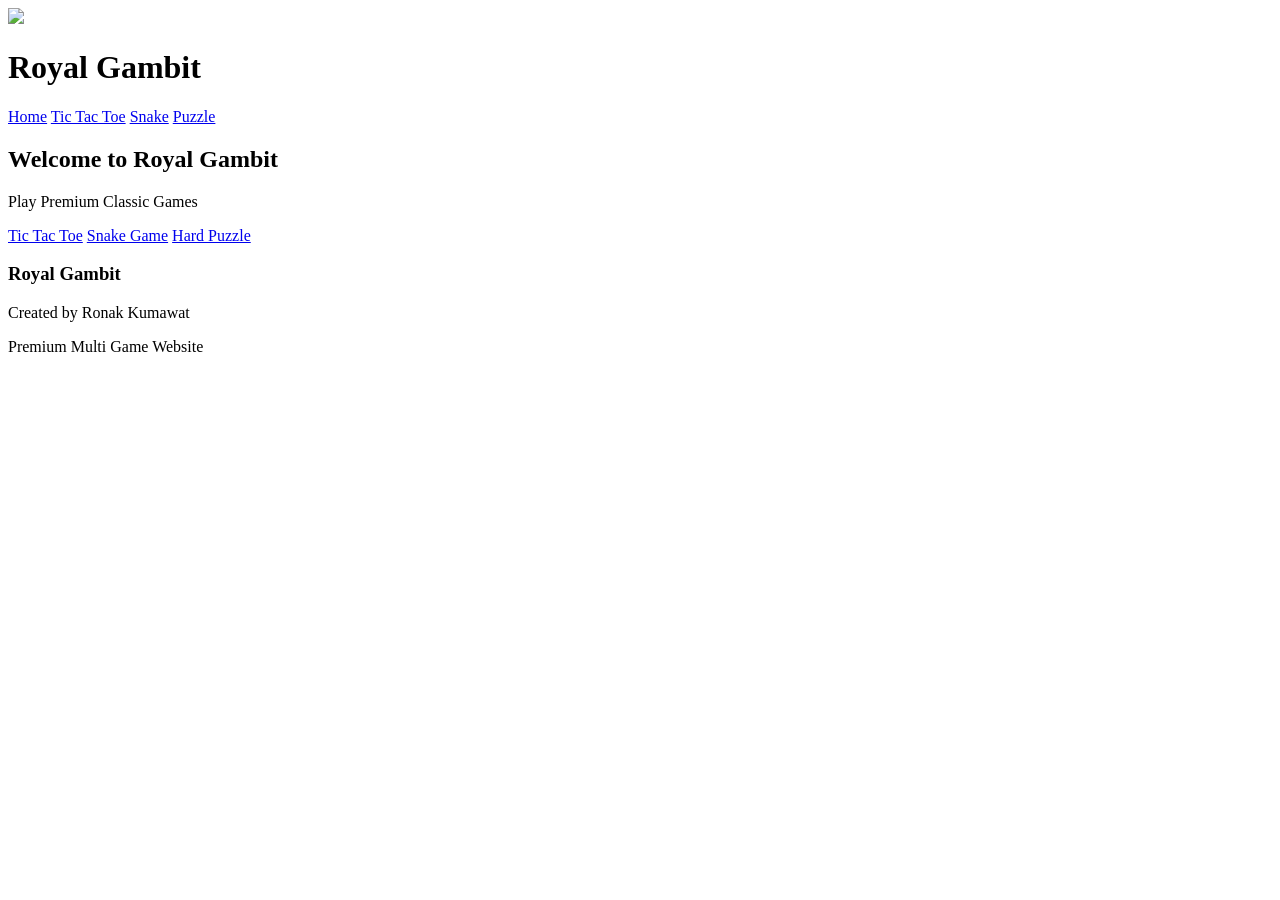
==== commit ca04df95: "index.html" ====
--- a/index.html
+++ b/index.html
@@ -1,392 +1,45 @@
 <!DOCTYPE html>
-<html lang="hi">
+<html>
 <head>
-    <meta charset="UTF-8">
-    <meta name="viewport" content="width=device-width, initial-scale=1.0">
-    <title>Royal Gambit | Professional Gaming</title>
-    <link href="https://fonts.googleapis.com/css2?family=Playfair+Display:wght@700&family=Poppins:wght@300;400;600&display=swap" rel="stylesheet">
-    <script src="https://cdn.jsdelivr.net/npm/canvas-confetti@1.6.0/dist/confetti.browser.min.js"></script>
-    
-    <style>
-        :root {
-            --primary-gold: #D4AF37;
-            --dark-gray: #333;
-            --light-bg: #f9f9f9;
-            --white: #ffffff;
-        }
-
-        * { margin: 0; padding: 0; box-sizing: border-box; font-family: 'Poppins', sans-serif; }
-
-        body { background-color: var(--light-bg); color: var(--dark-gray); overflow-x: hidden; }
-
-        /* --- Header Section --- */
-        header {
-            display: flex;
-            justify-content: space-between;
-            align-items: center;
-            padding: 15px 5%;
-            background: var(--white);
-            box-shadow: 0 2px 10px rgba(0,0,0,0.1);
-            position: sticky; top: 0; z-index: 1000;
-        }
-
-        .logo-container { display: flex; align-items: center; gap: 15px; }
-        
-        #main-logo {
-            width: 50px; height: 50px; border-radius: 50%; 
-            cursor: pointer; border: 2px solid var(--primary-gold);
-            transition: transform 0.3s;
-        }
-
-        .site-title {
-            font-family: 'Playfair Display', serif;
-            font-size: 1.8rem; color: var(--primary-gold); font-weight: bold;
-        }
-
-        .menu-icon { font-size: 24px; cursor: pointer; }
-
-        /* --- Logo Modal & Blur --- */
-        #logo-modal {
-            display: none; position: fixed; top: 0; left: 0; width: 100%; height: 100%;
-            background: rgba(255, 255, 255, 0.1); backdrop-filter: blur(10px);
-            z-index: 2000; justify-content: center; align-items: center;
-        }
-        #big-logo { width: 300px; height: 300px; border-radius: 50%; box-shadow: 0 0 30px rgba(0,0,0,0.2); }
-
-        /* --- Games Section --- */
-        .games-container { padding: 50px 5%; text-align: center; }
-        .game-card {
-            background: white; border-radius: 15px; padding: 20px; margin-bottom: 30px;
-            box-shadow: 0 5px 15px rgba(0,0,0,0.05); border: 1px solid #eee;
-        }
-        .game-controls { margin: 15px 0; display: flex; justify-content: center; gap: 20px; font-weight: bold; }
-        
-        /* Tic-Tac-Toe Grid */
-        .ttt-grid {
-            display: grid; grid-template-columns: repeat(3, 100px); gap: 5px; justify-content: center; margin: 20px auto;
-        }
-        .cell {
-            width: 100px; height: 100px; background: #f0f0f0; border: 2px solid var(--primary-gold);
-            display: flex; justify-content: center; align-items: center; font-size: 2rem; cursor: pointer;
-        }
-
-        /* Snake Canvas */
-        canvas { background: #000; display: block; margin: 0 auto; border-radius: 8px; }
-        .d-pad { display: grid; grid-template-columns: repeat(3, 50px); gap: 5px; justify-content: center; margin-top: 15px; }
-        .d-btn { width: 50px; height: 50px; background: #ddd; border: none; border-radius: 5px; font-weight: bold; }
-
-        /* Puzzle Grid */
-        .puzzle-grid {
-            display: grid; grid-template-columns: repeat(4, 60px); gap: 5px; justify-content: center; margin: 20px auto;
-        }
-        .p-cell { width: 60px; height: 60px; background: var(--primary-gold); color: white; display: flex; 
-                  justify-content: center; align-items: center; cursor: pointer; font-weight: bold; }
-
-        /* --- Footer Section --- */
-        footer {
-            background: #1a1a1a; color: white; padding: 40px 5%; margin-top: 50px; line-height: 1.6;
-        }
-        .footer-grid { display: grid; grid-template-columns: repeat(auto-fit, minmax(250px, 1fr)); gap: 30px; }
-        .footer-bottom { border-top: 1px solid #333; margin-top: 30px; padding-top: 20px; text-align: center; font-size: 0.9rem; }
-        a { color: var(--primary-gold); text-decoration: none; }
-
-        /* Win/Loss Message */
-        #game-result {
-            position: fixed; top: 50%; left: 50%; transform: translate(-50%, -50%);
-            font-size: 4rem; font-weight: bold; z-index: 3000; display: none; text-shadow: 2px 2px 10px rgba(0,0,0,0.3);
-        }
-
-    </style>
+<meta charset="UTF-8">
+<meta name="viewport" content="width=device-width, initial-scale=1.0">
+<title>Royal Gambit</title>
+<link rel="stylesheet" href="style.css">
 </head>
 <body>
 
-    <header>
-        <div class="logo-container">
-            <img src="logo.png" id="main-logo" alt="RG Logo" onclick="toggleLogo(true)">
-            <span class="site-title">Royal Gambit</span>
-        </div>
-        <div class="menu-icon">☰</div>
-    </header>
+<header>
+<div class="logo-box">
+<img src="logo.png" class="logo">
+<h1>Royal Gambit</h1>
+</div>
 
-    <div id="logo-modal" onclick="toggleLogo(false)">
-        <img src="logo.png" id="big-logo">
-    </div>
+<nav>
+<a href="index.html">Home</a>
+<a href="tictactoe.html">Tic Tac Toe</a>
+<a href="snake.html">Snake</a>
+<a href="puzzle.html">Puzzle</a>
+</nav>
+</header>
 
-    <div id="game-result"></div>
+<section class="hero">
+<h2>Welcome to Royal Gambit</h2>
+<p>Play Premium Classic Games</p>
 
-    <main class="games-container">
-        
-        <section class="game-card">
-            <h2>Tic-Tac-Toe</h2>
-            <div class="game-controls">
-                <span>Time: <span id="ttt-timer">0</span>s</span>
-                <span>Steps: <span id="ttt-steps">0</span></span>
-                <button onclick="setMode('friend')">With Friend</button>
-                <button onclick="setMode('ai')">With Computer (Hard)</button>
-            </div>
-            <div class="ttt-grid" id="ttt-board"></div>
-            <button onclick="resetTTT()">Restart</button>
-        </section>
+<div class="game-links">
+<a href="tictactoe.html" class="card">Tic Tac Toe</a>
+<a href="snake.html" class="card">Snake Game</a>
+<a href="puzzle.html" class="card">Hard Puzzle</a>
+</div>
+</section>
 
-        <section class="game-card">
-            <h2>Snake 🐍</h2>
-            <div class="game-controls">
-                <span>Score: <span id="snake-score">0</span></span>
-                <button onclick="toggleMusic()">🎵 Sound On/Off</button>
-            </div>
-            <canvas id="snakeGame" width="300" height="300"></canvas>
-            <div class="d-pad">
-                <div></div><button class="d-btn" onclick="moveSnake('UP')">▲</button><div></div>
-                <button class="d-btn" onclick="moveSnake('LEFT')">◀</button>
-                <button class="d-btn" onclick="moveSnake('DOWN')">▼</button>
-                <button class="d-btn" onclick="moveSnake('RIGHT')">▶</button>
-            </div>
-        </section>
+<footer>
+<div class="footer-content">
+<h3>Royal Gambit</h3>
+<p>Created by Ronak Kumawat</p>
+<p>Premium Multi Game Website</p>
+</div>
+</footer>
 
-        <section class="game-card">
-            <h2>Puzzle 🧩 (4x4)</h2>
-            <div class="game-controls">
-                <span>Steps: <span id="puzzle-steps">0</span></span>
-                <button onclick="initPuzzle()">Shuffle & Start</button>
-            </div>
-            <div class="puzzle-grid" id="puzzle-board"></div>
-        </section>
-
-    </main>
-
-    <footer>
-        <div class="footer-grid">
-            <div>
-                <h3>About Us</h3>
-                <p>Mobile: +91 7045678424</p>
-                <p>Address: Floor 3, Apartment 451, Kishangarh, Ajmer, Raj. 305802</p>
-                <p>Owner: Royalgambital.private.limited</p>
-            </div>
-            <div>
-                <h3>Follow Us</h3>
-                <p>Email: Royalgambit.@gmail.com</p>
-                <p>Instagram: @royalgambit.100</p>
-                <p>Facebook: royalgambit.1734</p>
-                <p>Twitter (X): @royalgambit_x</p>
-            </div>
-            <div>
-                <h3>Information</h3>
-                <p><a href="#">Privacy Policy</a> | <a href="#">Terms & Conditions</a> | <a href="#">FAQ</a></p>
-            </div>
-        </div>
-        <div class="footer-bottom">
-            &copy; 2026 Royal Gambit. All Rights Reserved.
-        </div>
-    </footer>
-
-    <audio id="bgMusic" loop>
-        <source src="https://www.soundhelix.com/examples/mp3/SoundHelix-Song-1.mp3" type="audio/mpeg">
-    </audio>
-
-    <script>
-        // --- Global Helpers ---
-        let musicOn = false;
-        const bgMusic = document.getElementById('bgMusic');
-
-        function toggleMusic() {
-            if(!musicOn) { bgMusic.play(); musicOn = true; } 
-            else { bgMusic.pause(); musicOn = false; }
-        }
-
-        function toggleLogo(show) {
-            document.getElementById('logo-modal').style.display = show ? 'flex' : 'none';
-        }
-
-        function showResult(text, color) {
-            const res = document.getElementById('game-result');
-            res.innerText = text;
-            res.style.color = color;
-            res.style.display = 'block';
-            if(text.includes("WIN")) {
-                confetti({ particleCount: 150, spread: 70, origin: { y: 0.6 } });
-            }
-            setTimeout(() => { res.style.display = 'none'; }, 3000);
-        }
-
-        // --- Tic-Tac-Toe Logic (Minimax AI) ---
-        let board = ["","","","","","","","",""];
-        let currentPlayer = "X";
-        let mode = 'ai';
-        let tttSteps = 0;
-
-        function setMode(m) { mode = m; resetTTT(); }
-
-        function createTTTBoard() {
-            const container = document.getElementById('ttt-board');
-            container.innerHTML = '';
-            board.forEach((cell, i) => {
-                const div = document.createElement('div');
-                div.classList.add('cell');
-                div.innerText = cell;
-                div.onclick = () => handleMove(i);
-                container.appendChild(div);
-            });
-        }
-
-        function handleMove(i) {
-            if(board[i] !== "" || checkWin(board)) return;
-            board[i] = "X";
-            tttSteps++;
-            document.getElementById('ttt-steps').innerText = tttSteps;
-            createTTTBoard();
-            if(checkWin(board)) return showResult("YOU WIN! 🎉", "#D4AF37");
-            if(!board.includes("")) return showResult("DRAW!", "#333");
-
-            if(mode === 'ai') {
-                setTimeout(aiMove, 500);
-            } else {
-                currentPlayer = "O";
-            }
-        }
-
-        function aiMove() {
-            let bestScore = -Infinity;
-            let move;
-            for(let i=0; i<9; i++) {
-                if(board[i] === "") {
-                    board[i] = "O";
-                    let score = minimax(board, 0, false);
-                    board[i] = "";
-                    if(score > bestScore) { bestScore = score; move = i; }
-                }
-            }
-            board[move] = "O";
-            createTTTBoard();
-            if(checkWin(board)) showResult("AI WINS!", "red");
-        }
-
-        function minimax(currBoard, depth, isMaximizing) {
-            if(checkWin(currBoard) === "O") return 10;
-            if(checkWin(currBoard) === "X") return -10;
-            if(!currBoard.includes("")) return 0;
-
-            if(isMaximizing) {
-                let best = -Infinity;
-                for(let i=0; i<9; i++) {
-                    if(currBoard[i] === "") {
-                        currBoard[i] = "O";
-                        best = Math.max(best, minimax(currBoard, depth+1, false));
-                        currBoard[i] = "";
-                    }
-                }
-                return best;
-            } else {
-                let best = Infinity;
-                for(let i=0; i<9; i++) {
-                    if(currBoard[i] === "") {
-                        currBoard[i] = "X";
-                        best = Math.min(best, minimax(currBoard, depth+1, true));
-                        currBoard[i] = "";
-                    }
-                }
-                return best;
-            }
-        }
-
-        function checkWin(b) {
-            const wins = [[0,1,2],[3,4,5],[6,7,8],[0,3,6],[1,4,7],[2,5,8],[0,4,8],[2,4,6]];
-            for(let s of wins) {
-                if(b[s[0]] && b[s[0]] === b[s[1]] && b[s[0]] === b[s[2]]) return b[s[0]];
-            }
-            return null;
-        }
-
-        function resetTTT() {
-            board = ["","","","","","","","",""];
-            tttSteps = 0;
-            document.getElementById('ttt-steps').innerText = 0;
-            createTTTBoard();
-        }
-
-        // --- Snake Game Logic ---
-        const canvas = document.getElementById("snakeGame");
-        const ctx = canvas.getContext("2d");
-        let box = 20;
-        let snake = [{x: 10 * box, y: 10 * box}];
-        let food = { x: Math.floor(Math.random()*15)*box, y: Math.floor(Math.random()*15)*box };
-        let d;
-
-        function moveSnake(dir) { d = dir; if(!musicOn) toggleMusic(); }
-
-        function drawSnake() {
-            ctx.fillStyle = "black"; ctx.fillRect(0,0,300,300);
-            for(let i=0; i<snake.length; i++) {
-                ctx.fillStyle = (i==0) ? "gold" : "white";
-                ctx.fillRect(snake[i].x, snake[i].y, box, box);
-            }
-            ctx.fillStyle = "red"; ctx.fillRect(food.x, food.y, box, box);
-
-            let snakeX = snake[0].x; let snakeY = snake[0].y;
-            if(d == "LEFT") snakeX -= box;
-            if(d == "UP") snakeY -= box;
-            if(d == "RIGHT") snakeX += box;
-            if(d == "DOWN") snakeY += box;
-
-            if(snakeX == food.x && snakeY == food.y) {
-                food = { x: Math.floor(Math.random()*14+1)*box, y: Math.floor(Math.random()*14+1)*box };
-                document.getElementById('snake-score').innerText = snake.length;
-            } else {
-                snake.pop();
-            }
-
-            let newHead = {x: snakeX, y: snakeY};
-            if(snakeX < 0 || snakeY < 0 || snakeX >= 300 || snakeY >= 300 || collision(newHead, snake)) {
-                clearInterval(gameInterval);
-                showResult("GAME OVER", "red");
-            }
-            snake.unshift(newHead);
-        }
-
-        function collision(head, array) {
-            for(let i=0; i<array.length; i++) if(head.x == array[i].x && head.y == array[i].y) return true;
-            return false;
-        }
-        let gameInterval = setInterval(drawSnake, 150);
-
-        // --- Puzzle Logic ---
-        let puzzleSteps = 0;
-        let puzzleArr = [...Array(15).keys()].map(x => x+1).concat([null]);
-
-        function initPuzzle() {
-            puzzleArr.sort(() => Math.random() - 0.5);
-            renderPuzzle();
-            puzzleSteps = 0;
-            document.getElementById('puzzle-steps').innerText = 0;
-        }
-
-        function renderPuzzle() {
-            const board = document.getElementById('puzzle-board');
-            board.innerHTML = '';
-            puzzleArr.forEach((val, i) => {
-                const div = document.createElement('div');
-                div.className = 'p-cell';
-                if(!val) div.style.background = "#eee";
-                div.innerText = val || "";
-                div.onclick = () => swapPuzzle(i);
-                board.appendChild(div);
-            });
-        }
-
-        function swapPuzzle(i) {
-            const emptyIdx = puzzleArr.indexOf(null);
-            const validMoves = [i-1, i+1, i-4, i+4];
-            if(validMoves.includes(emptyIdx)) {
-                [puzzleArr[i], puzzleArr[emptyIdx]] = [puzzleArr[emptyIdx], puzzleArr[i]];
-                puzzleSteps++;
-                document.getElementById('puzzle-steps').innerText = puzzleSteps;
-                renderPuzzle();
-                if(puzzleArr.every((v, idx) => v === null || v === idx + 1)) showResult("PUZZLE SOLVED!", "#D4AF37");
-            }
-        }
-
-        // Initialize
-        createTTTBoard();
-        initPuzzle();
-    </script>
 </body>
 </html>
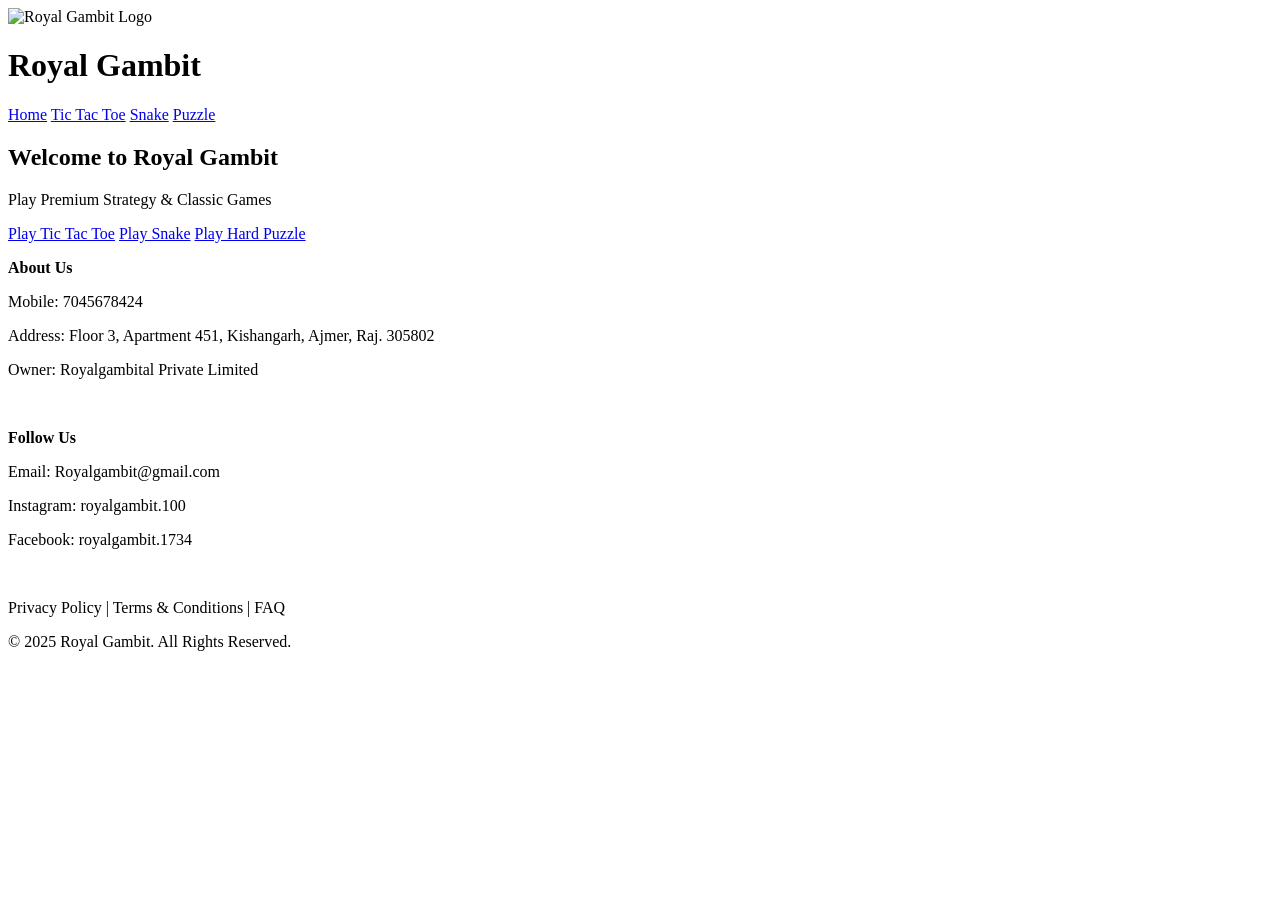
==== commit 7b44ffa0: "index.html" ====
--- a/index.html
+++ b/index.html
@@ -1,16 +1,19 @@
 <!DOCTYPE html>
-<html>
+<html lang="en">
 <head>
 <meta charset="UTF-8">
 <meta name="viewport" content="width=device-width, initial-scale=1.0">
 <title>Royal Gambit</title>
+
 <link rel="stylesheet" href="style.css">
+
 </head>
 <body>
 
+<!-- HEADER -->
 <header>
 <div class="logo-box">
-<img src="logo.png" class="logo">
+<img src="logo.png" alt="Royal Gambit Logo" class="logo">
 <h1>Royal Gambit</h1>
 </div>
 
@@ -22,23 +25,40 @@
 </nav>
 </header>
 
+
+<!-- HERO SECTION -->
 <section class="hero">
 <h2>Welcome to Royal Gambit</h2>
-<p>Play Premium Classic Games</p>
+<p>Play Premium Strategy & Classic Games</p>
 
 <div class="game-links">
-<a href="tictactoe.html" class="card">Tic Tac Toe</a>
-<a href="snake.html" class="card">Snake Game</a>
-<a href="puzzle.html" class="card">Hard Puzzle</a>
+<a href="tictactoe.html" class="card">Play Tic Tac Toe</a>
+<a href="snake.html" class="card">Play Snake</a>
+<a href="puzzle.html" class="card">Play Hard Puzzle</a>
 </div>
 </section>
 
+
+<!-- FOOTER -->
 <footer>
-<div class="footer-content">
-<h3>Royal Gambit</h3>
-<p>Created by Ronak Kumawat</p>
-<p>Premium Multi Game Website</p>
-</div>
+
+<p><strong>About Us</strong></p>
+<p>Mobile: 7045678424</p>
+<p>Address: Floor 3, Apartment 451, Kishangarh, Ajmer, Raj. 305802</p>
+<p>Owner: Royalgambital Private Limited</p>
+
+<br>
+
+<p><strong>Follow Us</strong></p>
+<p>Email: Royalgambit@gmail.com</p>
+<p>Instagram: royalgambit.100</p>
+<p>Facebook: royalgambit.1734</p>
+
+<br>
+
+<p>Privacy Policy | Terms & Conditions | FAQ</p>
+<p>© 2025 Royal Gambit. All Rights Reserved.</p>
+
 </footer>
 
 </body>
